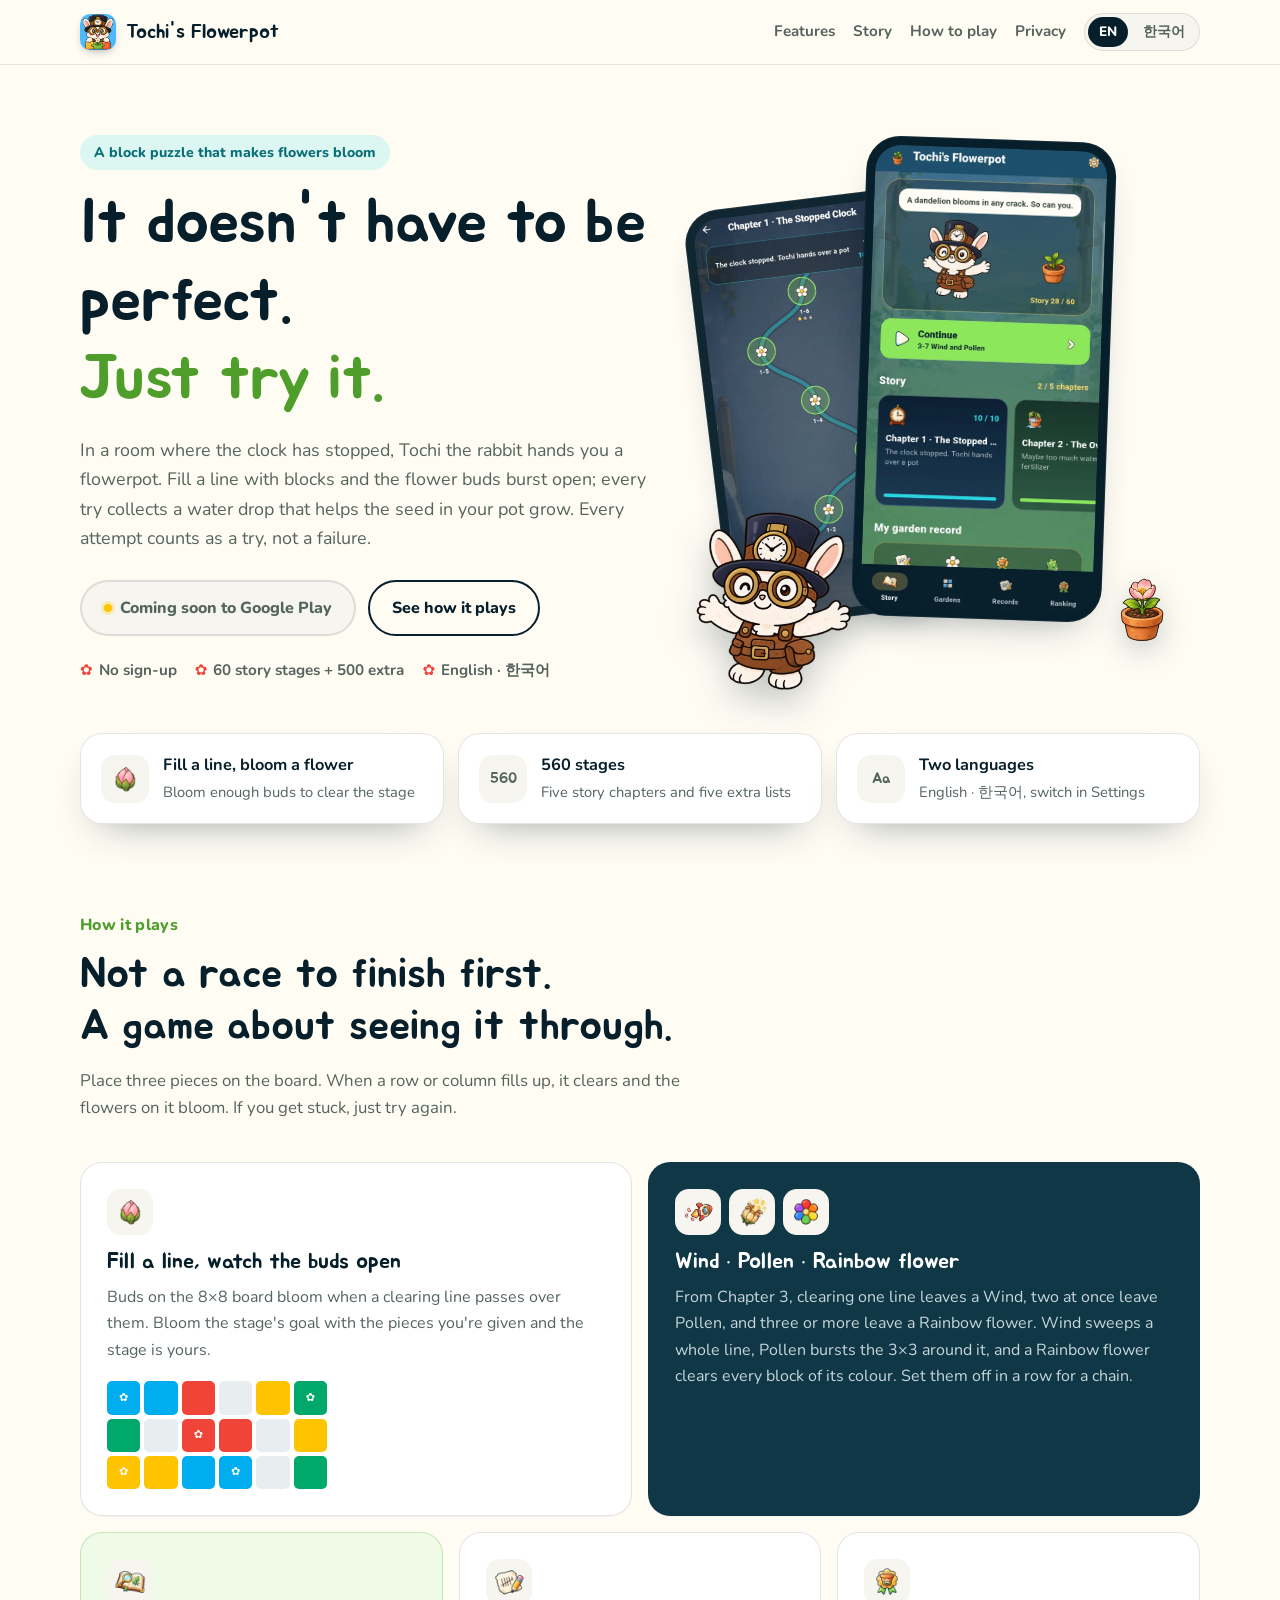
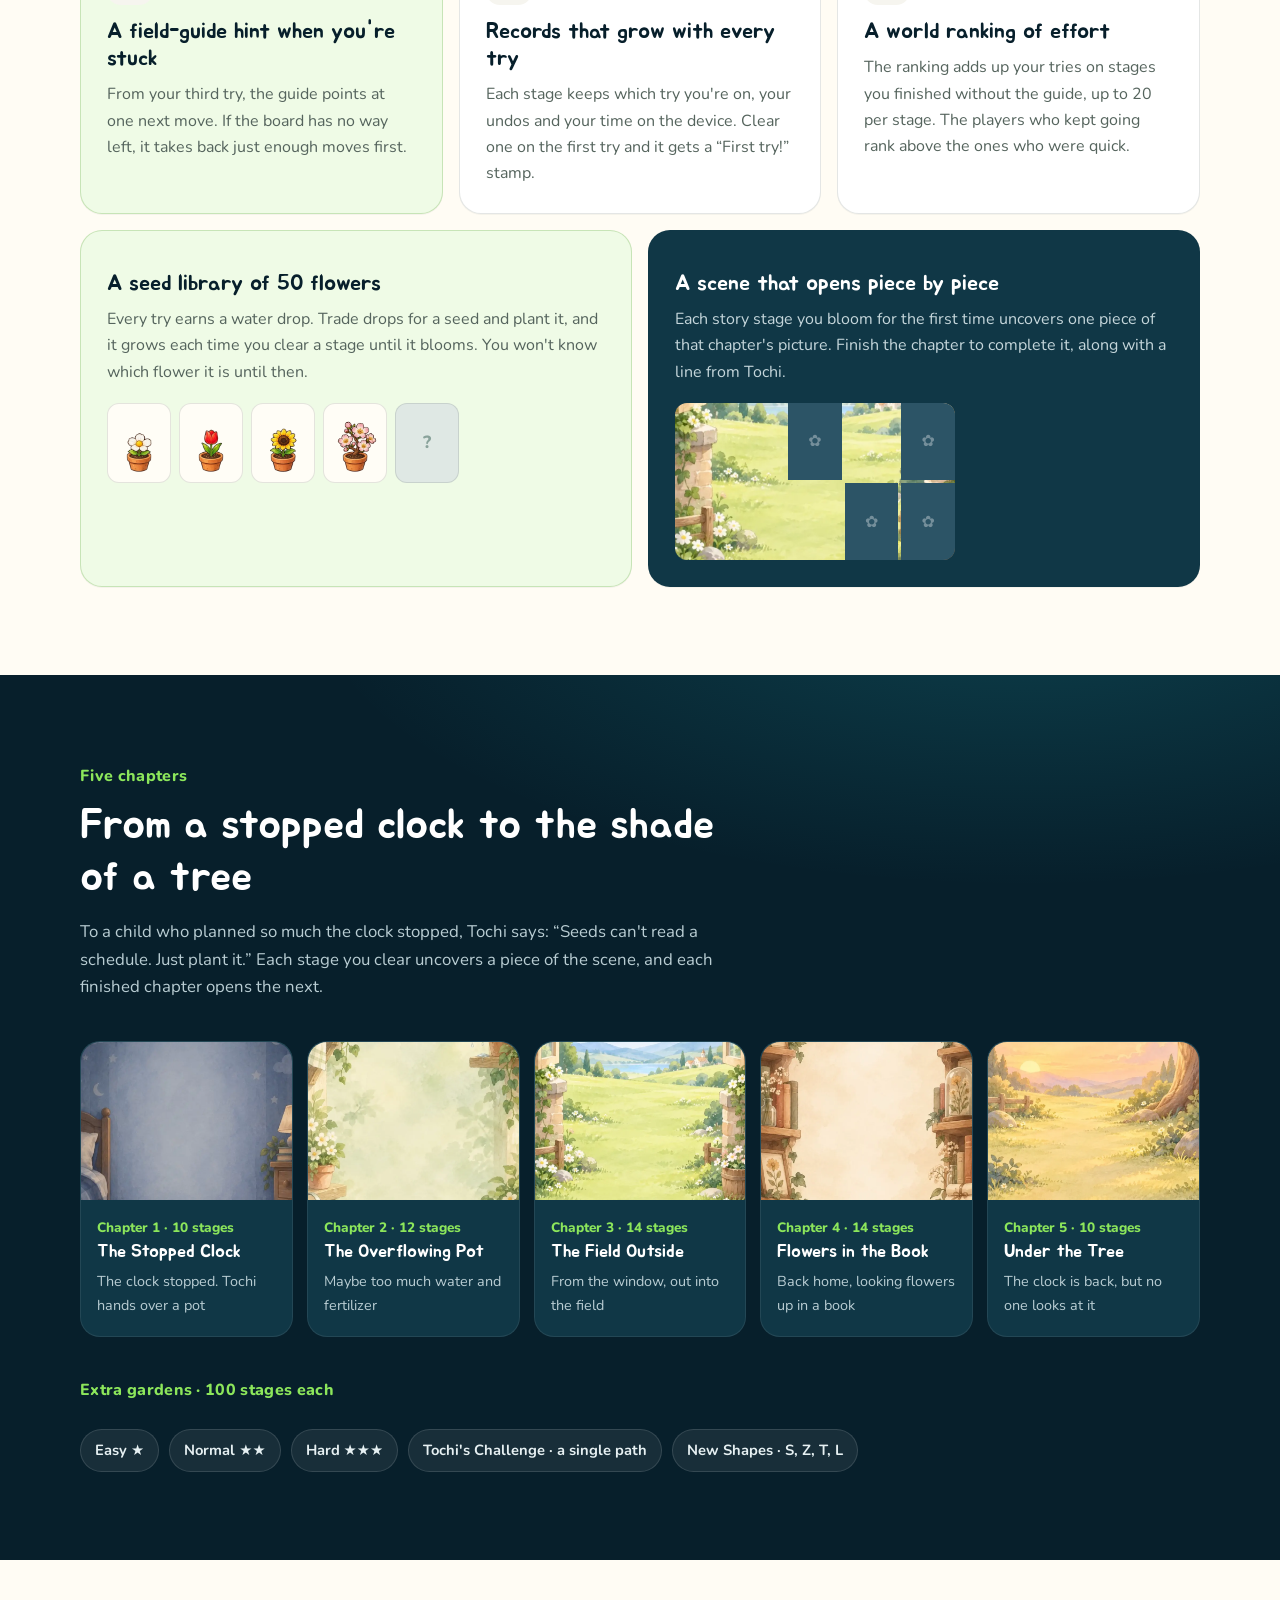
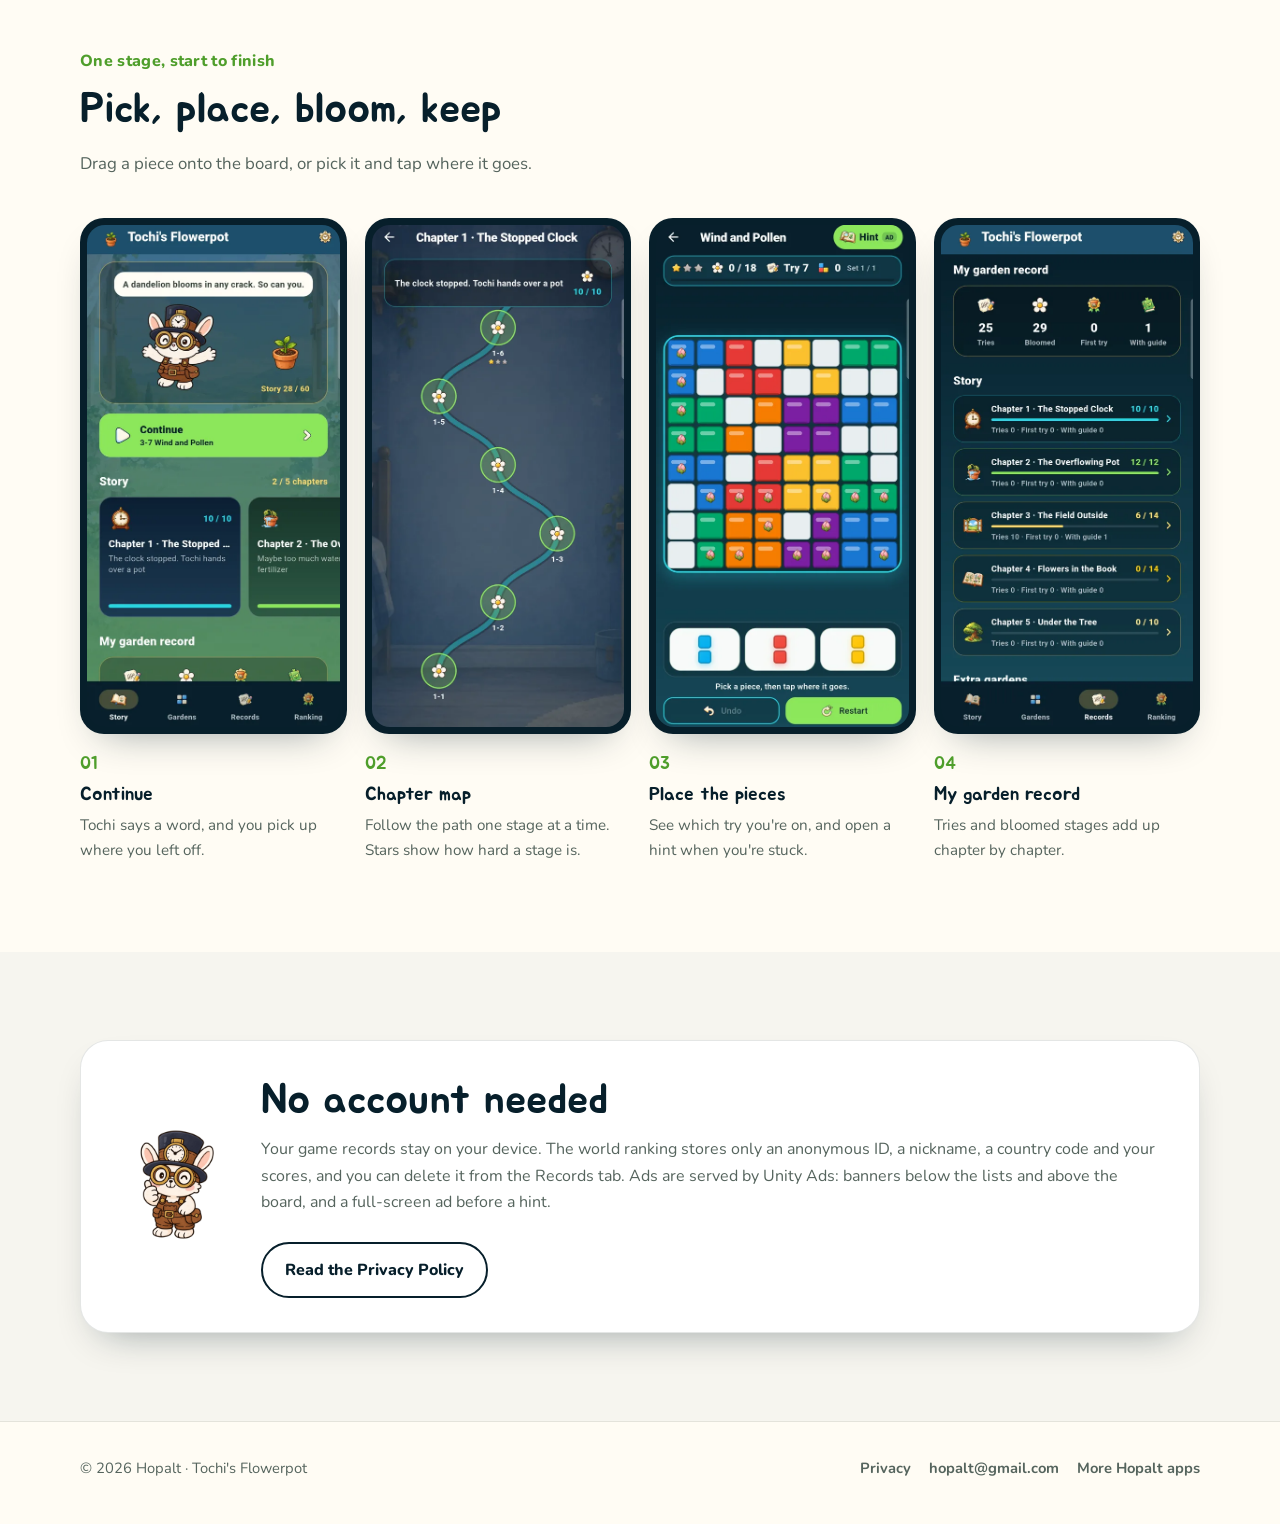
==== index.html @ e4f9e3e1 "토치의 화분 소개 페이지와 개인정보 처리방침(한·영) - 소개: / (영어), /ko/ (한국어) - 개인정보 처리방침: /privacy/, /ko/privacy/ - 브라우저 언" ====
<!doctype html>
<html lang="en" data-ko-page="ko/">
<head>
  <meta charset="utf-8">
  <meta name="viewport" content="width=device-width, initial-scale=1">
  <meta name="theme-color" content="#fffcf4">
  <title>Tochi's Flowerpot — Just try it. Flowers bloom as you try.</title>
  <meta name="description" content="A block puzzle where filling a line makes flower buds bloom. Five story chapters with 60 stages, 500 extra garden stages, 50 flowers grown with water drops, records that grow with every try, and a world ranking.">
  <link rel="canonical" href="https://tochi-flowerpot.hopalt.com/">
  <link rel="alternate" hreflang="en" href="https://tochi-flowerpot.hopalt.com/">
  <link rel="alternate" hreflang="ko" href="https://tochi-flowerpot.hopalt.com/ko/">
  <link rel="alternate" hreflang="x-default" href="https://tochi-flowerpot.hopalt.com/">
  <meta property="og:title" content="Tochi's Flowerpot">
  <meta property="og:description" content="Don't wait until it's perfect. Just try it. A block puzzle that makes flowers bloom.">
  <meta property="og:image" content="https://tochi-flowerpot.hopalt.com/assets/feature.webp">
  <link rel="icon" type="image/png" sizes="32x32" href="assets/favicon-32.png">
  <link rel="icon" type="image/png" sizes="512x512" href="assets/icon-512.png">
  <link rel="apple-touch-icon" sizes="180x180" href="assets/apple-touch-icon.png">
  <link rel="preconnect" href="https://fonts.googleapis.com">
  <link rel="preconnect" href="https://fonts.gstatic.com" crossorigin>
  <link rel="stylesheet" href="https://fonts.googleapis.com/css2?family=Jua&family=Nunito:wght@400;700;800&display=swap">
  <link rel="stylesheet" href="assets/styles.css">
  <script src="assets/lang.js"></script>
</head>
<body>
<header class="site-header">
  <nav class="nav wrap" aria-label="Main navigation">
    <a class="brand" href="./"><img src="assets/app-icon.webp" alt="">Tochi's Flowerpot</a>
    <div class="nav-links"><a href="#features">Features</a><a href="#story">Story</a><a href="#play">How to play</a><a href="privacy/">Privacy</a></div>
    <div class="languages" aria-label="Language"><a aria-current="page" href="./" data-lang="en">EN</a><a href="ko/" data-lang="ko">한국어</a></div>
  </nav>
</header>

<main>
  <section class="hero" style="--hero-bg: url(assets/chapter-3.webp)">
    <div class="wrap hero-grid">
      <div class="hero-copy">
        <p class="eyebrow">A block puzzle that makes flowers bloom</p>
        <h1>It doesn't have to be perfect.<br><span class="accent">Just try it.</span></h1>
        <p class="lead">In a room where the clock has stopped, Tochi the rabbit hands you a flowerpot. Fill a line with blocks and the flower buds burst open; every try collects a water drop that helps the seed in your pot grow. Every attempt counts as a try, not a failure.</p>
        <div class="actions">
          <span class="button soon" aria-disabled="true"><span class="dot" aria-hidden="true"></span>Coming soon to Google Play</span>
          <a class="button secondary" href="#play">See how it plays</a>
        </div>
        <ul class="hero-note"><li>No sign-up</li><li>60 story stages + 500 extra</li><li>English · 한국어</li></ul>
      </div>
      <div class="hero-art" aria-label="Tochi's Flowerpot app screens">
        <div class="phone phone-side"><img src="assets/en-02.webp" alt="Map of Chapter 1, The Stopped Clock" width="540" height="1075"></div>
        <div class="phone phone-main"><img src="assets/en-01.webp" alt="Home screen with Tochi" width="540" height="1075"></div>
        <img class="hero-tochi" src="assets/tochi-08.webp" alt="" width="640" height="640">
        <img class="hero-pot" src="assets/pot-bloom.webp" alt="" width="400" height="400">
      </div>
    </div>
  </section>

  <div class="wrap trust" aria-label="App highlights">
    <div class="trust-list">
      <div class="trust-item"><span class="trust-icon"><img src="assets/icon-flower-bud.webp" alt=""></span><div><strong>Fill a line, bloom a flower</strong><span>Bloom enough buds to clear the stage</span></div></div>
      <div class="trust-item"><span class="trust-icon">560</span><div><strong>560 stages</strong><span>Five story chapters and five extra lists</span></div></div>
      <div class="trust-item"><span class="trust-icon">Aa</span><div><strong>Two languages</strong><span>English · 한국어, switch in Settings</span></div></div>
    </div>
  </div>

  <section class="section" id="features">
    <div class="wrap">
      <div class="section-head">
        <p class="kicker">How it plays</p>
        <h2>Not a race to finish first.<br>A game about seeing it through.</h2>
        <p>Place three pieces on the board. When a row or column fills up, it clears and the flowers on it bloom. If you get stuck, just try again.</p>
      </div>
      <div class="bento">
        <article class="card wide">
          <div class="badge-icons"><img src="assets/icon-flower-bud.webp" alt=""></div>
          <h3>Fill a line, watch the buds open</h3>
          <p>Buds on the 8×8 board bloom when a clearing line passes over them. Bloom the stage's goal with the pieces you're given and the stage is yours.</p>
          <div class="mini-board" aria-hidden="true"><i class="b f"></i><i class="b"></i><i class="r"></i><i></i><i class="y"></i><i class="g f"></i><i class="g"></i><i></i><i class="r f"></i><i class="r"></i><i></i><i class="y"></i><i class="y f"></i><i class="y"></i><i class="b"></i><i class="b f"></i><i></i><i class="g"></i></div>
        </article>
        <article class="card wide navy">
          <div class="badge-icons"><img src="assets/icon-rocket.webp" alt=""><img src="assets/icon-bomb.webp" alt=""><img src="assets/icon-rainbow-flower.webp" alt=""></div>
          <h3>Wind · Pollen · Rainbow flower</h3>
          <p>From Chapter 3, clearing one line leaves a Wind, two at once leave Pollen, and three or more leave a Rainbow flower. Wind sweeps a whole line, Pollen bursts the 3×3 around it, and a Rainbow flower clears every block of its colour. Set them off in a row for a chain.</p>
        </article>
        <article class="card third lime">
          <div class="badge-icons"><img src="assets/icon-book-open.webp" alt=""></div>
          <h3>A field-guide hint when you're stuck</h3>
          <p>From your third try, the guide points at one next move. If the board has no way left, it takes back just enough moves first.</p>
        </article>
        <article class="card third">
          <div class="badge-icons"><img src="assets/icon-tries.webp" alt=""></div>
          <h3>Records that grow with every try</h3>
          <p>Each stage keeps which try you're on, your undos and your time on the device. Clear one on the first try and it gets a “First try!” stamp.</p>
        </article>
        <article class="card third">
          <div class="badge-icons"><img src="assets/icon-finisher.webp" alt=""></div>
          <h3>A world ranking of effort</h3>
          <p>The ranking adds up your tries on stages you finished without the guide, up to 20 per stage. The players who kept going rank above the ones who were quick.</p>
        </article>
        <article class="card wide lime">
          <h3>A seed library of 50 flowers</h3>
          <p>Every try earns a water drop. Trade drops for a seed and plant it, and it grows each time you clear a stage until it blooms. You won't know which flower it is until then.</p>
          <div class="seed-row" aria-hidden="true"><span><img src="assets/seed-daisy.webp" alt=""></span><span><img src="assets/seed-tulip.webp" alt=""></span><span><img src="assets/seed-sunflower.webp" alt=""></span><span><img src="assets/seed-cherry-blossom.webp" alt=""></span><span class="locked">?</span></div>
        </article>
        <article class="card wide navy">
          <h3>A scene that opens piece by piece</h3>
          <p>Each story stage you bloom for the first time uncovers one piece of that chapter's picture. Finish the chapter to complete it, along with a line from Tochi.</p>
          <div class="scene-tiles" aria-hidden="true" style="background-image:url(assets/chapter-3.webp)"><i class="open"></i><i class="open"></i><i></i><i class="open"></i><i></i><i class="open"></i><i class="open"></i><i class="open"></i><i></i><i></i></div>
        </article>
      </div>
    </div>
  </section>

  <section class="section section-dark" id="story">
    <div class="wrap">
      <div class="section-head">
        <p class="kicker">Five chapters</p>
        <h2>From a stopped clock to the shade of a tree</h2>
        <p>To a child who planned so much the clock stopped, Tochi says: “Seeds can't read a schedule. Just plant it.” Each stage you clear uncovers a piece of the scene, and each finished chapter opens the next.</p>
      </div>
      <div class="chapters">
        <article class="chapter"><div class="art" style="background-image:url(assets/chapter-1.webp)"></div><div class="text"><span class="num">Chapter 1 · 10 stages</span><h3>The Stopped Clock</h3><p>The clock stopped. Tochi hands over a pot</p></div></article>
        <article class="chapter"><div class="art" style="background-image:url(assets/chapter-2.webp)"></div><div class="text"><span class="num">Chapter 2 · 12 stages</span><h3>The Overflowing Pot</h3><p>Maybe too much water and fertilizer</p></div></article>
        <article class="chapter"><div class="art" style="background-image:url(assets/chapter-3.webp)"></div><div class="text"><span class="num">Chapter 3 · 14 stages</span><h3>The Field Outside</h3><p>From the window, out into the field</p></div></article>
        <article class="chapter"><div class="art" style="background-image:url(assets/chapter-4.webp)"></div><div class="text"><span class="num">Chapter 4 · 14 stages</span><h3>Flowers in the Book</h3><p>Back home, looking flowers up in a book</p></div></article>
        <article class="chapter"><div class="art" style="background-image:url(assets/chapter-5.webp)"></div><div class="text"><span class="num">Chapter 5 · 10 stages</span><h3>Under the Tree</h3><p>The clock is back, but no one looks at it</p></div></article>
      </div>
      <p class="kicker" style="margin-top:40px">Extra gardens · 100 stages each</p>
      <div class="lists"><span>Easy ★</span><span>Normal ★★</span><span>Hard ★★★</span><span>Tochi's Challenge · a single path</span><span>New Shapes · S, Z, T, L</span></div>
    </div>
  </section>

  <section class="section" id="play">
    <div class="wrap">
      <div class="section-head">
        <p class="kicker">One stage, start to finish</p>
        <h2>Pick, place, bloom, keep</h2>
        <p>Drag a piece onto the board, or pick it and tap where it goes.</p>
      </div>
      <div class="journey">
        <article class="step"><div class="frame"><img src="assets/en-01.webp" alt="Home screen" loading="lazy" width="540" height="1075"></div><span class="num">01</span><h3>Continue</h3><p>Tochi says a word, and you pick up where you left off.</p></article>
        <article class="step"><div class="frame"><img src="assets/en-02.webp" alt="Chapter map" loading="lazy" width="540" height="1075"></div><span class="num">02</span><h3>Chapter map</h3><p>Follow the path one stage at a time. Stars show how hard a stage is.</p></article>
        <article class="step"><div class="frame"><img src="assets/en-03.webp" alt="Play screen" loading="lazy" width="540" height="1075"></div><span class="num">03</span><h3>Place the pieces</h3><p>See which try you're on, and open a hint when you're stuck.</p></article>
        <article class="step"><div class="frame"><img src="assets/en-04.webp" alt="Records screen" loading="lazy" width="540" height="1075"></div><span class="num">04</span><h3>My garden record</h3><p>Tries and bloomed stages add up chapter by chapter.</p></article>
      </div>
    </div>
  </section>

  <section class="section section-tint">
    <div class="wrap">
      <div class="safe">
        <img src="assets/tochi-02.webp" alt="" width="640" height="640" loading="lazy">
        <div>
          <h2>No account needed</h2>
          <p>Your game records stay on your device. The world ranking stores only an anonymous ID, a nickname, a country code and your scores, and you can delete it from the Records tab. Ads are served by Unity Ads: banners below the lists and above the board, and a full-screen ad before a hint.</p>
          <div class="actions"><a class="button secondary" href="privacy/">Read the Privacy Policy</a></div>
        </div>
      </div>
    </div>
  </section>
</main>

<footer class="footer">
  <div class="wrap footer-row">
    <span>© 2026 Hopalt · Tochi's Flowerpot</span>
    <div class="footer-links"><a href="privacy/">Privacy</a><a href="mailto:hopalt@gmail.com">hopalt@gmail.com</a><a href="https://www.hopalt.com/">More Hopalt apps</a></div>
  </div>
</footer>
</body>
</html>
---- assets/styles.css ----
/* 토치의 화분 · Tochi's Flowerpot — app page and privacy policy.
   Colours follow the app theme (flutter_app/lib/core/theme/app_theme.dart). */
:root {
  --cream: #fffcf4;
  --paper: #f6f5ef;
  --ink: #23312b;
  --ink-soft: #55645d;
  --navy: #071f2b;
  --slate: #103746;
  --cyan: #28d7e5;
  --lime: #8ce65b;
  --lime-deep: #4f9e2b;
  --sky: #00aeef;
  --red: #f04438;
  --gold: #ffc400;
  --green: #00a86b;
  --line: rgba(35, 49, 43, 0.12);
  --card: #ffffff;
  --shadow: 0 18px 40px -22px rgba(7, 31, 43, 0.45);
  --radius: 22px;
  --display: "Jua", "Nunito", "Apple SD Gothic Neo", "Malgun Gothic", system-ui, sans-serif;
  --body: "Nunito", "Apple SD Gothic Neo", "Noto Sans KR", "Malgun Gothic", system-ui, -apple-system, "Segoe UI", sans-serif;
}

* { box-sizing: border-box; }
html { scroll-behavior: smooth; }
[id] { scroll-margin-top: 84px; }
@media (max-width: 640px) { [id] { scroll-margin-top: 120px; } }
body {
  margin: 0;
  background: var(--cream);
  color: var(--ink);
  font-family: var(--body);
  font-size: 16px;
  line-height: 1.65;
  -webkit-font-smoothing: antialiased;
  word-break: keep-all;
  overflow-wrap: anywhere;
}
img { max-width: 100%; height: auto; display: block; }
a { color: inherit; }
.wrap { width: min(1120px, 100% - 32px); margin-inline: auto; }

/* Header */
.site-header {
  position: sticky; top: 0; z-index: 20;
  background: rgba(255, 252, 244, 0.86);
  backdrop-filter: saturate(1.4) blur(12px);
  -webkit-backdrop-filter: saturate(1.4) blur(12px);
  border-bottom: 1px solid var(--line);
}
.nav { display: flex; align-items: center; gap: 18px; min-height: 64px; flex-wrap: wrap; }
.brand { display: inline-flex; align-items: center; gap: 10px; text-decoration: none; font-family: var(--display); font-size: 1.25rem; color: var(--navy); }
.brand img { width: 36px; height: 36px; border-radius: 10px; box-shadow: 0 4px 10px -4px rgba(7,31,43,.4); }
.nav-links { display: flex; gap: 18px; margin-left: auto; font-weight: 700; font-size: .95rem; }
.nav-links a { text-decoration: none; color: var(--ink-soft); }
.nav-links a:hover { color: var(--navy); }
.languages { display: flex; gap: 4px; padding: 3px; border-radius: 999px; background: var(--paper); border: 1px solid var(--line); font-size: .85rem; font-weight: 800; }
.languages a { text-decoration: none; padding: 4px 11px; border-radius: 999px; color: var(--ink-soft); }
.languages a[aria-current="page"] { background: var(--navy); color: #fff; }

/* Buttons */
.actions { display: flex; flex-wrap: wrap; gap: 12px; margin-top: 26px; }
.button {
  display: inline-flex; align-items: center; gap: 8px;
  padding: 13px 22px; border-radius: 999px; font-weight: 800; text-decoration: none;
  background: var(--lime); color: var(--navy); border: 2px solid var(--lime);
  box-shadow: 0 10px 22px -12px rgba(79, 158, 43, .9);
  transition: transform .15s ease, box-shadow .15s ease;
}
.button:hover { transform: translateY(-2px); }
.button.secondary { background: transparent; color: var(--navy); border-color: var(--navy); box-shadow: none; }
.button.soon { background: var(--paper); color: var(--ink-soft); border-color: var(--line); box-shadow: none; cursor: default; }
.button.soon:hover { transform: none; }
.button .dot { width: 8px; height: 8px; border-radius: 50%; background: var(--gold); box-shadow: 0 0 0 3px rgba(255,196,0,.25); }

/* Hero */
.hero { position: relative; overflow: hidden; padding: 64px 0 72px; }
.hero::before {
  content: ""; position: absolute; inset: 0;
  background: var(--hero-bg, none) center / cover no-repeat;
  opacity: .22; filter: saturate(1.1);
}
.hero::after { content: ""; position: absolute; inset: 0; background: linear-gradient(180deg, rgba(255,252,244,.2), var(--cream) 92%); }
.hero-grid { position: relative; z-index: 1; display: grid; grid-template-columns: 1.05fr .95fr; gap: 40px; align-items: center; }
.eyebrow { display: inline-block; margin: 0 0 14px; padding: 6px 14px; border-radius: 999px; background: rgba(40, 215, 229, .16); color: #0b6f78; font-weight: 800; font-size: .88rem; }
h1, h2, h3 { font-family: var(--display); font-weight: 400; color: var(--navy); line-height: 1.25; margin: 0; }
h1 { font-size: clamp(2.3rem, 5.4vw, 3.9rem); letter-spacing: -.01em; }
h1 .accent { color: var(--lime-deep); }
.lead { font-size: 1.12rem; color: var(--ink-soft); margin: 18px 0 0; max-width: 34em; }
.hero-note { display: flex; flex-wrap: wrap; gap: 8px 18px; padding: 0; margin: 22px 0 0; list-style: none; font-weight: 700; color: var(--ink-soft); font-size: .95rem; }
.hero-note li::before { content: "✿"; color: var(--red); margin-right: 6px; }

.hero-art { position: relative; min-height: 560px; }
.phone {
  position: absolute; width: 250px; border-radius: 34px; padding: 9px; background: var(--navy);
  box-shadow: var(--shadow), 0 0 0 1px rgba(255,255,255,.06) inset;
}
.phone img { border-radius: 26px; }
.phone-main { left: 50%; top: 10px; transform: translateX(-34%) rotate(2deg); z-index: 2; }
.phone-side { left: 50%; top: 70px; transform: translateX(-108%) rotate(-7deg); width: 220px; opacity: .96; }
.hero-tochi { position: absolute; z-index: 3; width: 190px; left: -6px; bottom: -10px; filter: drop-shadow(0 14px 18px rgba(7,31,43,.25)); animation: bob 4s ease-in-out infinite; }
.hero-pot { position: absolute; z-index: 3; width: 108px; right: 4px; bottom: 30px; filter: drop-shadow(0 10px 14px rgba(7,31,43,.2)); }
@keyframes bob { 50% { transform: translateY(-8px) rotate(-2deg); } }
@media (prefers-reduced-motion: reduce) { .hero-tochi { animation: none; } html { scroll-behavior: auto; } }

/* Strip */
.trust { margin-top: -28px; position: relative; z-index: 2; }
.trust-list { display: grid; grid-template-columns: repeat(3, 1fr); gap: 14px; }
.trust-item { display: flex; gap: 14px; align-items: center; padding: 18px 20px; background: var(--card); border-radius: var(--radius); box-shadow: var(--shadow); border: 1px solid var(--line); }
.trust-item strong { display: block; color: var(--navy); font-size: 1.02rem; }
.trust-item span { color: var(--ink-soft); font-size: .92rem; }
.trust-icon { flex: none; width: 48px; height: 48px; border-radius: 14px; display: grid; place-items: center; font-family: var(--display); font-size: 1.25rem; color: var(--navy); background: var(--paper); }
.trust-icon img { width: 34px; }

/* Sections */
.section { padding: 88px 0; }
.section-tint { background: var(--paper); }
.section-dark { background: radial-gradient(1200px 500px at 80% -10%, rgba(40,215,229,.18), transparent 60%), var(--navy); color: #d9e6ea; }
.section-dark h2, .section-dark h3 { color: #fff; }
.section-head { max-width: 640px; margin-bottom: 40px; }
.kicker { margin: 0 0 10px; font-weight: 800; color: var(--lime-deep); letter-spacing: .02em; }
.section-dark .kicker { color: var(--lime); }
h2 { font-size: clamp(1.8rem, 3.6vw, 2.6rem); }
.section-head p:not(.kicker) { color: var(--ink-soft); margin: 14px 0 0; font-size: 1.05rem; }
.section-dark .section-head p:not(.kicker) { color: #b9cdd3; }

/* Feature cards */
.bento { display: grid; grid-template-columns: repeat(6, 1fr); gap: 16px; }
.card { background: var(--card); border: 1px solid var(--line); border-radius: var(--radius); padding: 26px; box-shadow: 0 1px 0 rgba(7,31,43,.04); }
.card h3 { font-size: 1.35rem; margin: 14px 0 8px; }
.card p { margin: 0; color: var(--ink-soft); }
.card.wide { grid-column: span 3; }
.card.third { grid-column: span 2; }
.card .badge-icons { display: flex; gap: 8px; }
.card .badge-icons img { width: 46px; height: 46px; padding: 6px; border-radius: 14px; background: var(--paper); }
.card.navy { background: var(--slate); border-color: transparent; }
.card.navy h3 { color: #fff; }
.card.navy p { color: #c5d6db; }
.card.lime { background: #effbe6; border-color: rgba(79,158,43,.25); }
.big-number { font-family: var(--display); font-size: 3rem; color: var(--navy); line-height: 1; }
.big-number small { font-size: 1.1rem; color: var(--ink-soft); font-family: var(--body); font-weight: 800; }
.mini-board { display: grid; grid-template-columns: repeat(6, 1fr); gap: 4px; margin-top: 18px; max-width: 220px; }
.mini-board i { aspect-ratio: 1; border-radius: 5px; background: #e8eef0; display: grid; place-items: center; font-style: normal; font-size: .7rem; }
.mini-board i.b { background: var(--sky); } .mini-board i.r { background: var(--red); } .mini-board i.y { background: var(--gold); } .mini-board i.g { background: var(--green); }
.mini-board i.f::after { content: "✿"; color: #fff; }
.seed-row { display: grid; grid-template-columns: repeat(5, minmax(0, 64px)); gap: 8px; margin-top: 18px; }
.seed-row span { aspect-ratio: 4 / 5; border-radius: 12px; background: #fffdf6; border: 1px solid var(--line); display: grid; place-items: center; overflow: hidden; }
.seed-row img { width: 100%; height: 100%; object-fit: contain; }
.seed-row span.locked { background: #dfe8e4; color: #8aa39b; font-weight: 800; font-size: 1.1rem; }
.scene-tiles { display: grid; grid-template-columns: repeat(5, 1fr); grid-template-rows: repeat(2, 1fr); gap: 3px; margin-top: 18px; max-width: 280px; aspect-ratio: 16 / 9; border-radius: 12px; overflow: hidden; background-size: cover; background-position: center; }
.scene-tiles i { background: #2c5466; display: grid; place-items: center; font-style: normal; color: rgba(255,255,255,.35); }
.scene-tiles i::after { content: "✿"; }
.scene-tiles i.open::after { content: none; }
.scene-tiles i.open { background: transparent; }

/* Chapters */
.chapters { display: grid; grid-template-columns: repeat(5, 1fr); gap: 14px; }
.chapter { border-radius: 20px; overflow: hidden; background: var(--slate); border: 1px solid rgba(255,255,255,.08); }
.chapter .art { aspect-ratio: 4 / 3; background-size: cover; background-position: center; }
.chapter div.text { padding: 14px 16px 18px; }
.chapter .num { color: var(--lime); font-weight: 800; font-size: .85rem; }
.chapter h3 { font-size: 1.1rem; margin: 2px 0 6px; }
.chapter p { margin: 0; font-size: .9rem; color: #b9cdd3; }
.lists { display: flex; flex-wrap: wrap; gap: 10px; margin-top: 26px; }
.lists span { padding: 8px 14px; border-radius: 999px; background: rgba(255,255,255,.07); border: 1px solid rgba(255,255,255,.12); font-weight: 700; font-size: .92rem; color: #e6f0f2; }

/* Journey */
.journey { display: grid; grid-template-columns: repeat(4, 1fr); gap: 18px; }
.step { text-align: left; }
.step .frame { border-radius: 24px; padding: 7px; background: var(--navy); box-shadow: var(--shadow); }
.step .frame img { border-radius: 18px; }
.step .num { display: inline-block; margin: 16px 0 4px; font-family: var(--display); color: var(--lime-deep); font-size: 1.1rem; }
.step h3 { font-size: 1.2rem; }
.step p { margin: 6px 0 0; color: var(--ink-soft); font-size: .95rem; }

/* Privacy note */
.safe { display: grid; grid-template-columns: auto 1fr; gap: 26px; align-items: center; padding: 34px; border-radius: 28px; background: var(--card); border: 1px solid var(--line); box-shadow: var(--shadow); }
.safe img { width: 120px; }
.safe p { color: var(--ink-soft); margin: 10px 0 0; }

/* Footer */
.footer { padding: 34px 0 44px; border-top: 1px solid var(--line); color: var(--ink-soft); font-size: .92rem; }
.footer-row { display: flex; flex-wrap: wrap; gap: 12px 24px; justify-content: space-between; align-items: center; }
.footer-links { display: flex; flex-wrap: wrap; gap: 8px 18px; }
.footer-links a { text-decoration: none; font-weight: 700; }
.footer-links a:hover { color: var(--navy); }

/* Privacy policy page */
.policy { padding: 48px 0 80px; max-width: 820px; }
.policy h1 { font-size: clamp(2rem, 4.6vw, 2.8rem); }
.policy .meta { color: var(--ink-soft); margin: 12px 0 0; font-size: .95rem; }
.policy h2 { font-size: 1.45rem; margin: 40px 0 10px; padding-top: 4px; }
.policy h3 { font-family: var(--body); font-weight: 800; font-size: 1.05rem; margin: 22px 0 6px; }
.policy p, .policy li { color: #36443e; }
.policy ul { padding-left: 1.2em; }
.policy li { margin: 4px 0; }
.notice { margin: 26px 0 8px; padding: 18px 22px; border-radius: 18px; background: #effbe6; border: 1px solid rgba(79,158,43,.28); color: #2c4a22; }
.notice strong { color: var(--navy); }
.toc { margin: 22px 0 0; padding: 18px 22px; border-radius: 18px; background: var(--paper); border: 1px solid var(--line); }
.toc ol { margin: 0; padding-left: 1.3em; columns: 2; column-gap: 28px; }
.toc a { text-decoration: none; font-weight: 700; color: var(--ink-soft); }
.toc a:hover { color: var(--navy); }
.table-wrap { overflow-x: auto; margin: 12px 0; border-radius: 14px; border: 1px solid var(--line); background: var(--card); }
table { border-collapse: collapse; width: 100%; min-width: 620px; font-size: .93rem; }
th, td { text-align: left; vertical-align: top; padding: 11px 14px; border-bottom: 1px solid var(--line); }
th { background: var(--paper); color: var(--navy); font-weight: 800; }
tr:last-child td { border-bottom: 0; }
.policy a { color: #0b6f78; font-weight: 700; }

/* Responsive */
@media (max-width: 960px) {
  .hero-grid { grid-template-columns: 1fr; }
  .hero-art { min-height: 520px; max-width: 520px; margin: 10px auto 0; width: 100%; }
  .chapters { grid-template-columns: repeat(3, 1fr); }
  .journey { grid-template-columns: repeat(2, 1fr); }
  .card.wide, .card.third { grid-column: span 6; }
}
@media (max-width: 640px) {
  .nav { gap: 10px; padding: 8px 0; }
  .nav-links { order: 3; width: 100%; margin-left: 0; gap: 16px; font-size: .9rem; }
  .languages { margin-left: auto; }
  .hero { padding: 36px 0 56px; }
  .hero-art { min-height: 440px; }
  .phone { width: 200px; border-radius: 28px; padding: 7px; }
  .phone img { border-radius: 22px; }
  .phone-side { width: 170px; top: 56px; }
  .hero-tochi { width: 130px; }
  .hero-pot { width: 78px; bottom: 16px; }
  .trust-list { grid-template-columns: 1fr; }
  .section { padding: 64px 0; }
  .chapters { grid-template-columns: repeat(2, 1fr); }
  .journey { grid-template-columns: 1fr 1fr; gap: 14px; }
  .safe { grid-template-columns: 1fr; padding: 24px; }
  .safe img { width: 90px; }
  .toc ol { columns: 1; }
}
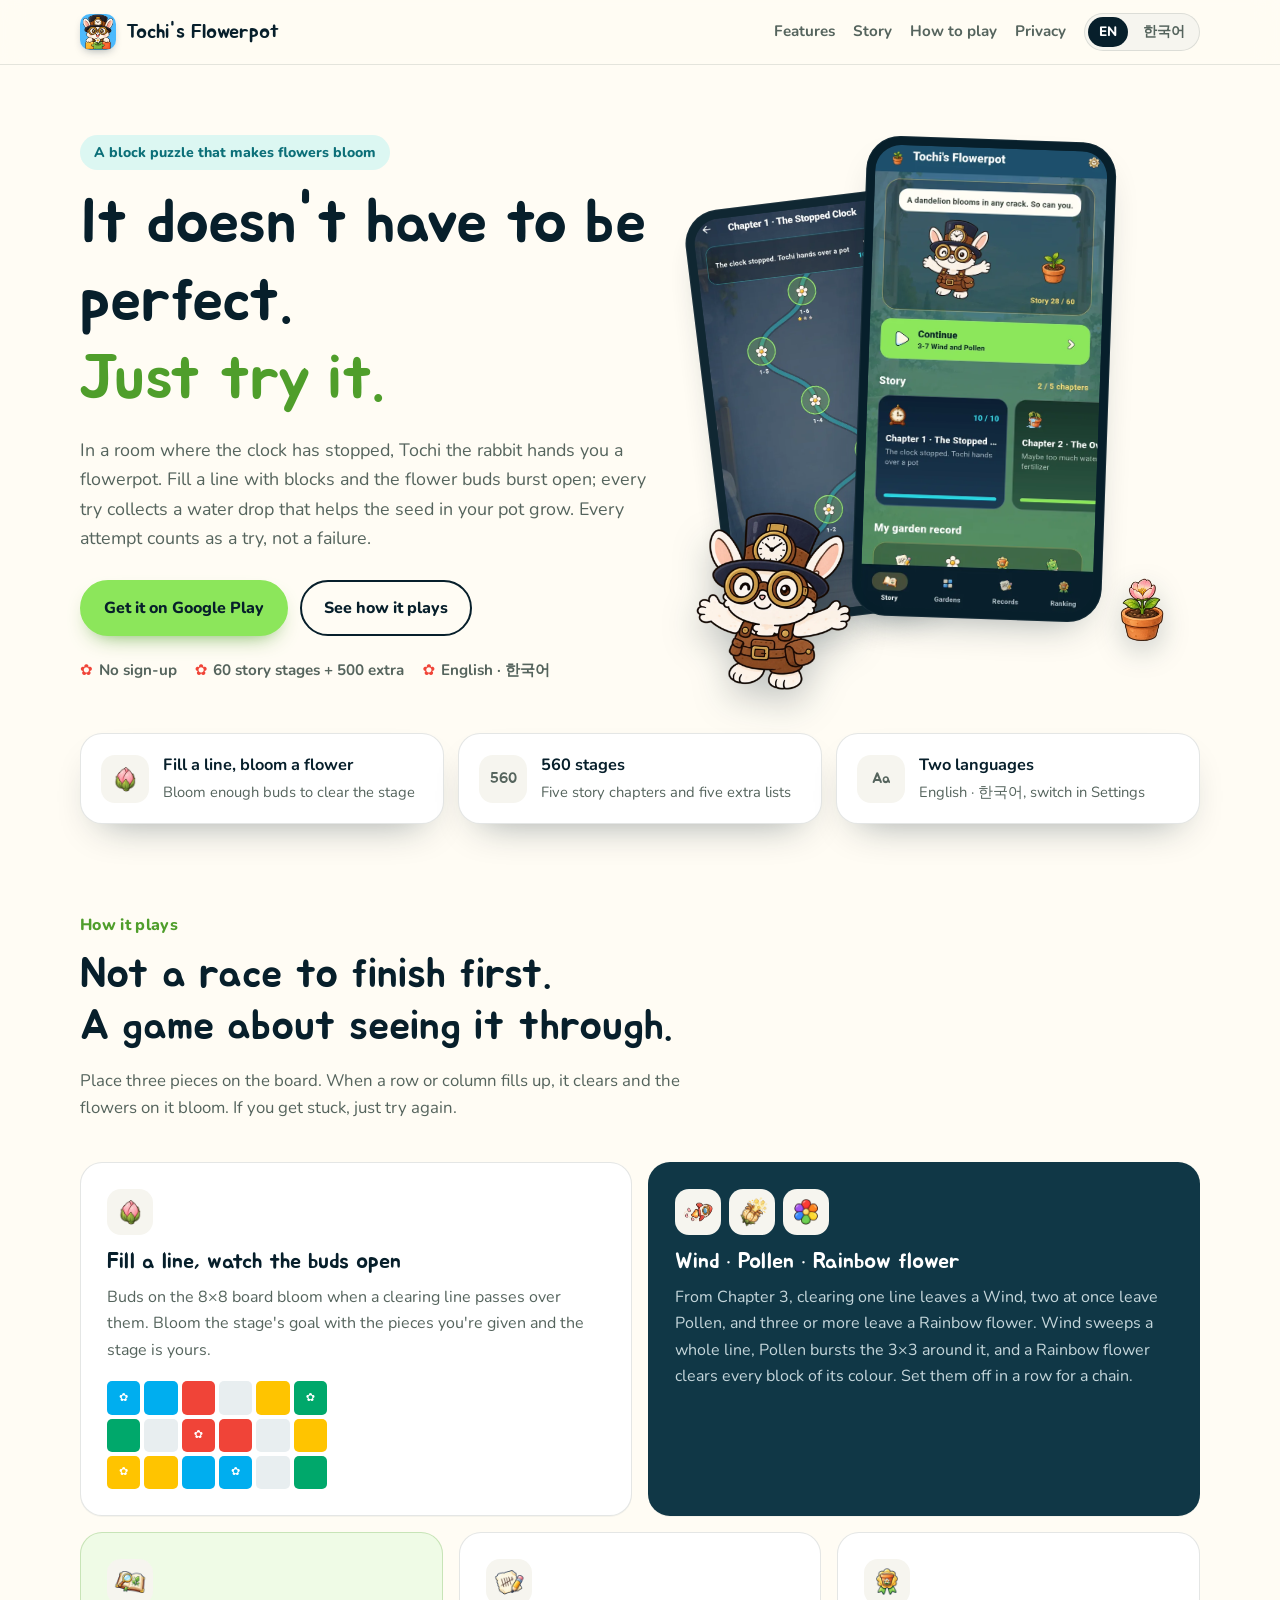
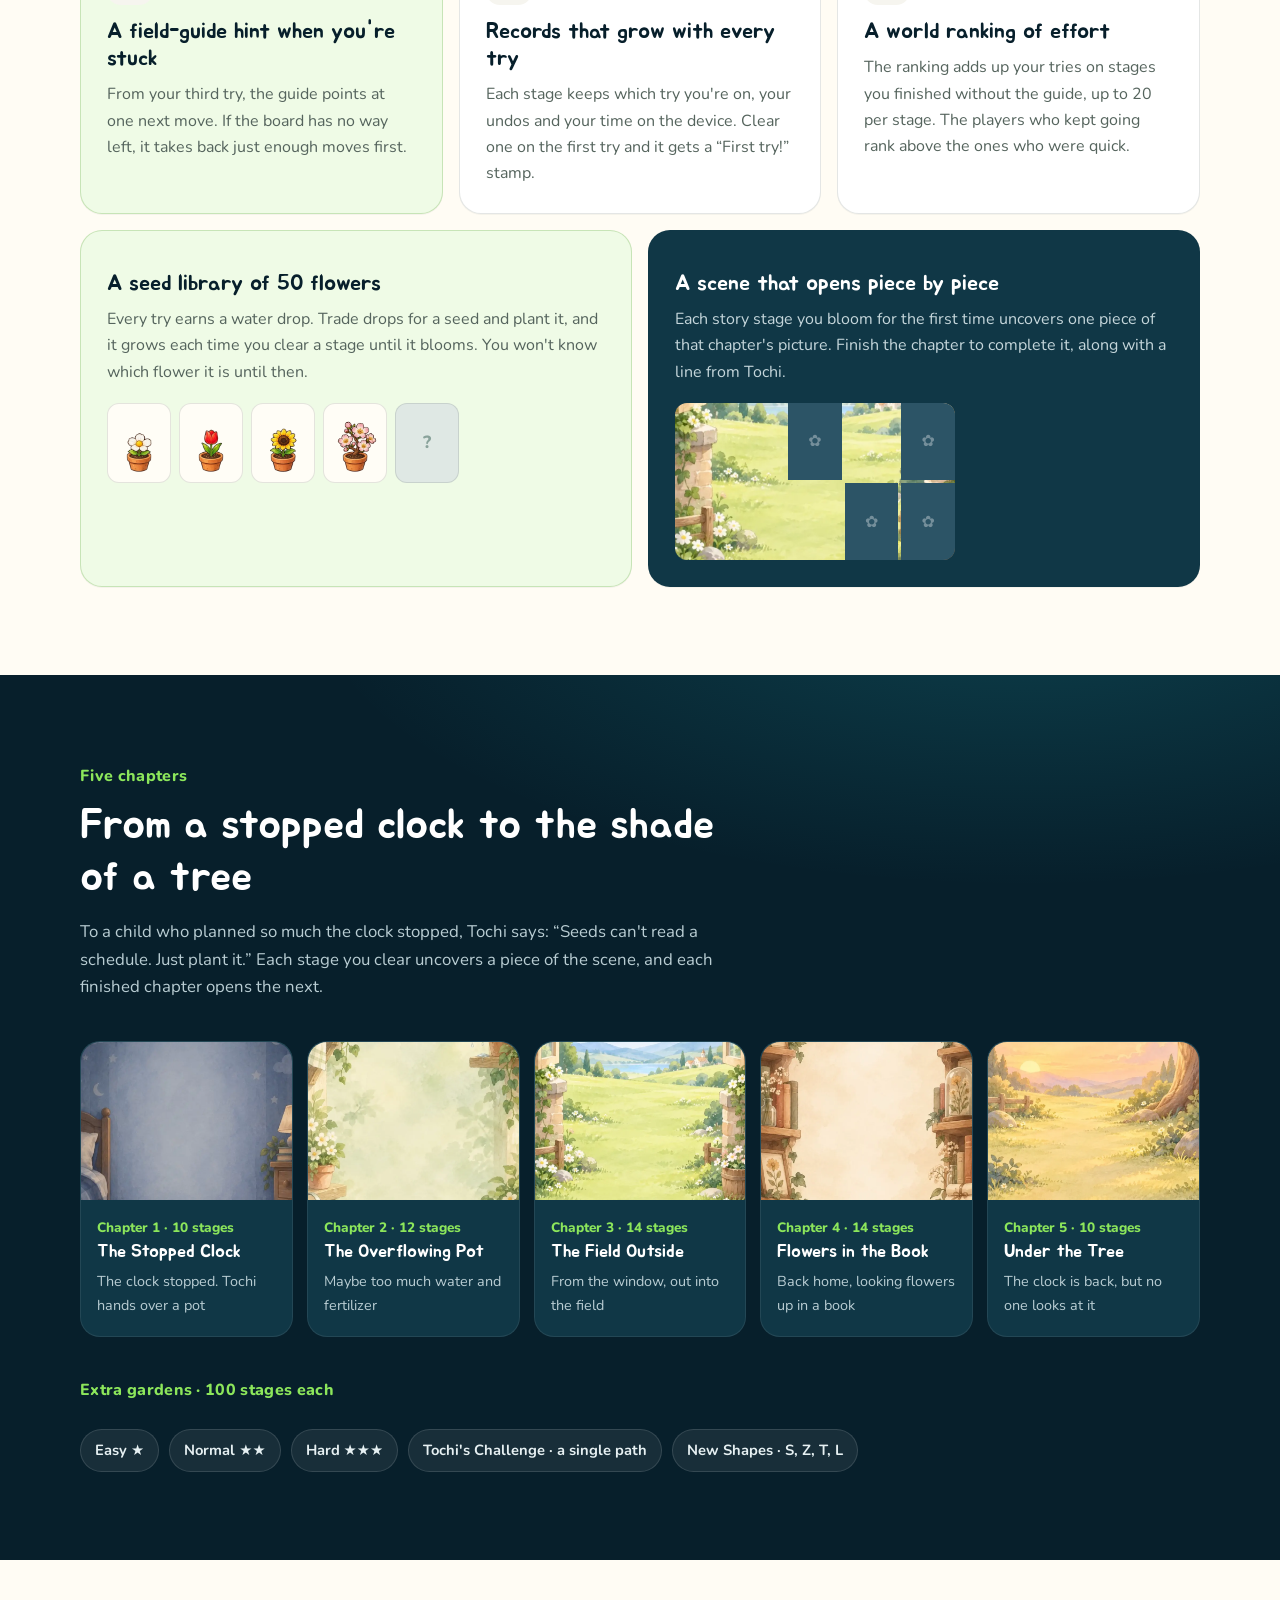
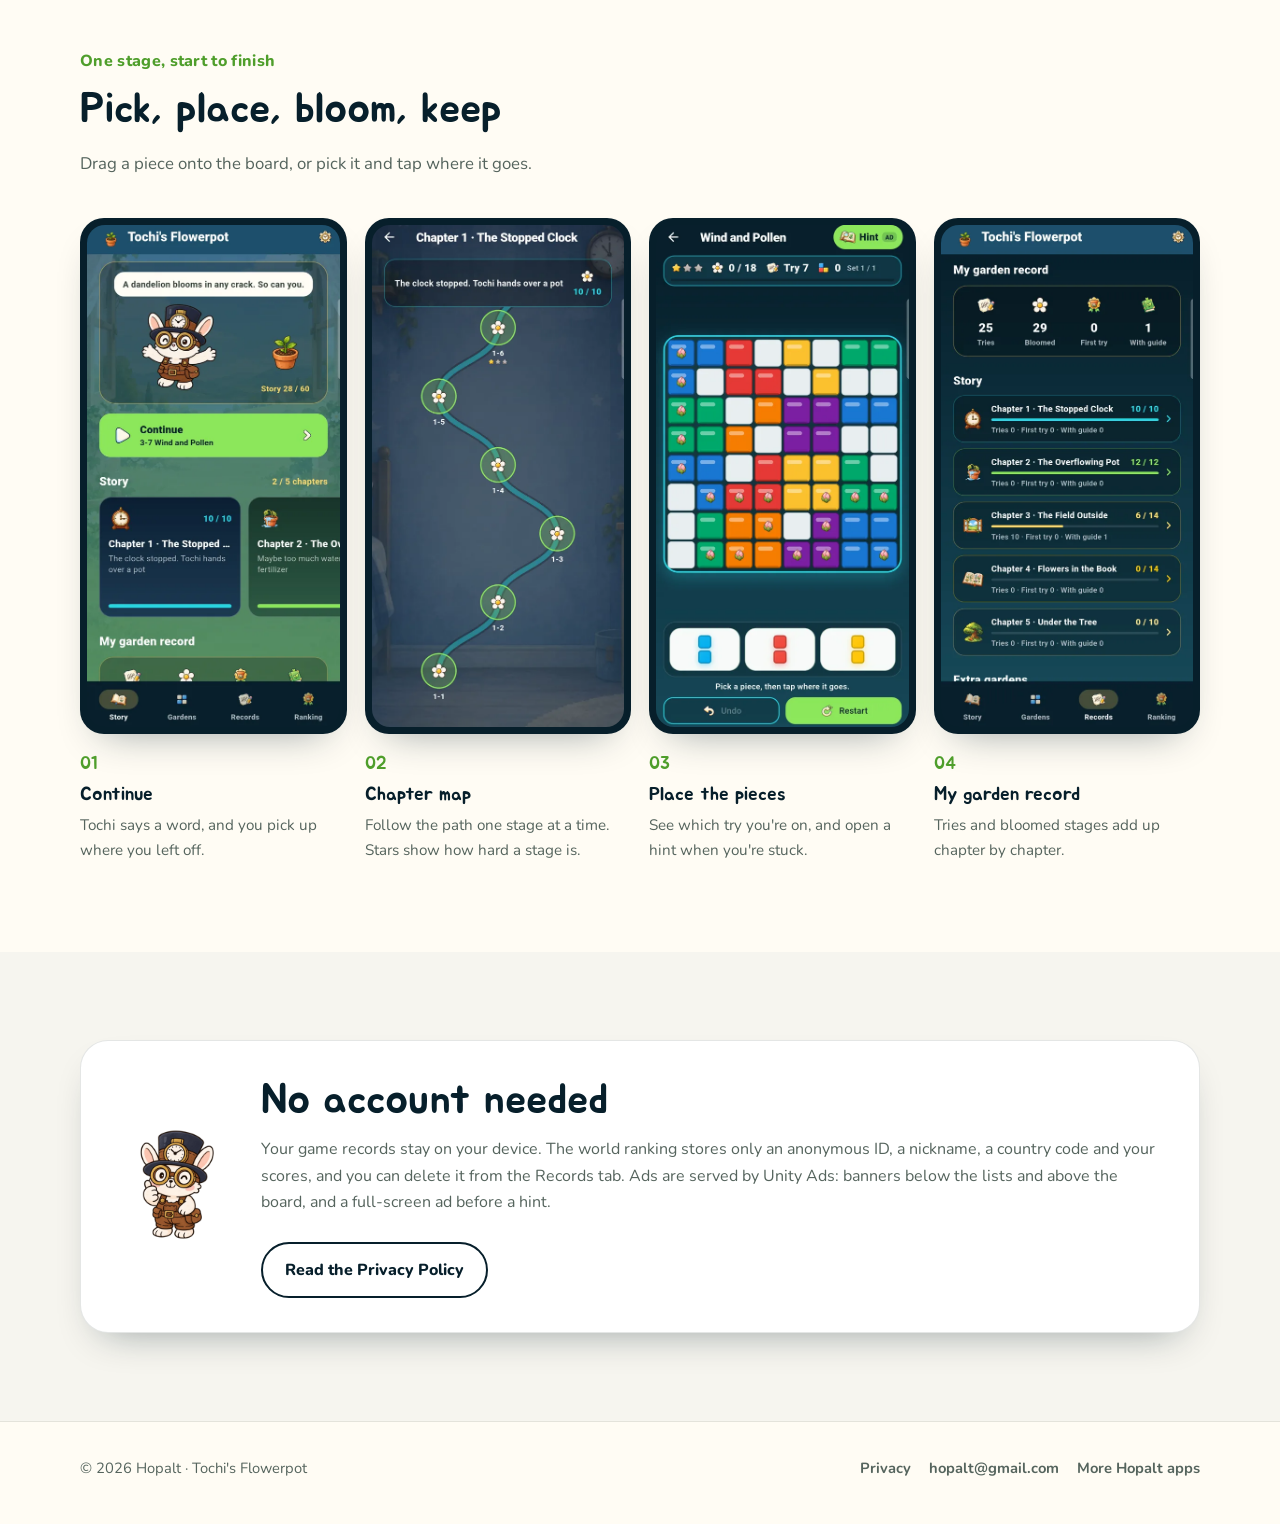
==== commit 1cfdf8c2: "Google Play 출시: ‘출시 준비 중’ 버튼을 스토어 링크로 - 한국어 ‘Google Play에서 받기’(hl=ko), 영어 ‘Get it on Google Play’(hl" ====
--- a/index.html
+++ b/index.html
@@ -39,7 +39,7 @@
         <h1>It doesn't have to be perfect.<br><span class="accent">Just try it.</span></h1>
         <p class="lead">In a room where the clock has stopped, Tochi the rabbit hands you a flowerpot. Fill a line with blocks and the flower buds burst open; every try collects a water drop that helps the seed in your pot grow. Every attempt counts as a try, not a failure.</p>
         <div class="actions">
-          <span class="button soon" aria-disabled="true"><span class="dot" aria-hidden="true"></span>Coming soon to Google Play</span>
+          <a class="button" href="https://play.google.com/store/apps/details?id=com.hopalt.moablock&amp;hl=en" target="_blank" rel="noopener">Get it on Google Play</a>
           <a class="button secondary" href="#play">See how it plays</a>
         </div>
         <ul class="hero-note"><li>No sign-up</li><li>60 story stages + 500 extra</li><li>English · 한국어</li></ul>
